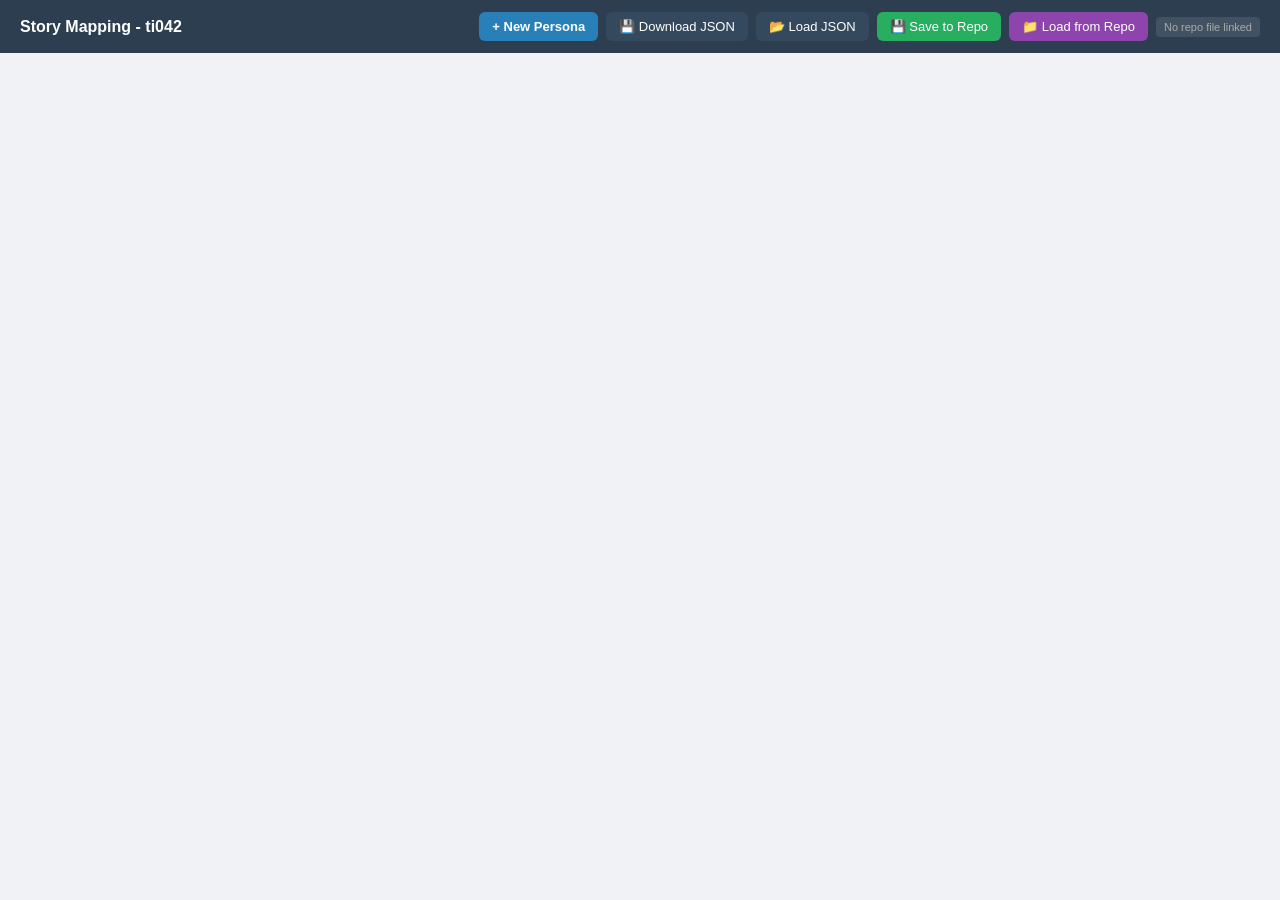
==== index.html @ 06a19d2c "v1.0" ====
<!DOCTYPE html>
<html lang="en">
<head>
    <meta charset="UTF-8">
    <meta name="viewport" content="width=device-width, initial-scale=1.0">
    <title>Story Mapper App</title>
    <style>
        *, *::before, *::after { box-sizing: border-box; margin: 0; padding: 0; }

        body { font-family: 'Segoe UI', sans-serif; background: #f0f2f5; }

        /* Header */
        header { background: #2c3e50; color: white; padding: 12px 20px; display: flex; align-items: center; gap: 8px; position: sticky; top: 0; z-index: 100; flex-wrap: wrap; }
        header h2 { margin-right: auto; font-size: 1rem; }

        /* Buttons */
        button { cursor: pointer; border: none; border-radius: 6px; padding: 7px 13px; font-size: 13px; font-family: inherit; }
        .btn-main   { background: #2980b9; color: white; font-weight: 600; white-space: nowrap; }
        .btn-dark   { background: #34495e; color: white; }
        .btn-green  { background: #27ae60; color: white; }
        .btn-purple { background: #8e44ad; color: white; }
        .btn-main:hover, .btn-dark:hover, .btn-green:hover, .btn-purple:hover { opacity: .85; }
        .btn-add    { background: #ecf0f1; border: 1px dashed #bbb; color: #555; width: 100%; margin-top: 6px; }
        .btn-add:hover { background: #d5e8f3; border-color: #2980b9; }
        .btn-cancel { background: #ddd; }
        .del-btn    { background: none; color: #bbb; font-size: 15px; padding: 0 3px; line-height: 1; }
        .del-btn:hover { color: #e74c3c; }
        .btn-group  { display: flex; gap: 8px; margin-top: 8px; }

        /* Board */
        .board { padding: 20px; display: flex; flex-direction: column; gap: 20px; }

        .persona-row { background: white; border-radius: 10px; padding: 16px; box-shadow: 0 2px 8px rgba(0,0,0,.08); }
        .persona-header { background: #eaf0fb; border-radius: 8px; padding: 12px; margin-bottom: 12px; cursor: pointer; display: flex; justify-content: space-between; align-items: flex-start; }
        .persona-name { font-weight: 700; font-size: 15px; display: block; }
        .persona-desc { font-size: 12px; color: #666; margin-top: 3px; display: block; }

        .outcome-container { margin: 10px 0; border-left: 3px solid #2980b9; padding-left: 12px; }
        .outcome-title { font-weight: 600; font-size: 13px; color: #2c3e50; display: flex; justify-content: space-between; align-items: center; margin-bottom: 8px; }

        .epics-grid { display: flex; flex-wrap: wrap; gap: 10px; margin-bottom: 8px; }
        .epic-column { background: #f8f9fa; border: 1px solid #dee2e6; border-radius: 8px; padding: 10px; min-width: 160px; }
        .epic-header { font-weight: 600; font-size: 12px; display: flex; justify-content: space-between; align-items: center; border-bottom: 1px solid #dee2e6; padding-bottom: 6px; margin-bottom: 8px; }

        .story-card { background: white; border: 1px solid #ddd; border-radius: 6px; padding: 8px; margin-bottom: 6px; font-size: 12px; display: flex; justify-content: space-between; align-items: center; cursor: pointer; }
        .story-card:hover { background: #e9f5ff; border-color: #2980b9; }

        /* Repo status */
        .repo-status { font-size: 11px; color: #aaa; padding: 4px 8px; background: rgba(255,255,255,.1); border-radius: 4px; white-space: nowrap; }
        .repo-status.ok { color: #2ecc71; }

        /* Modal */
        .modal-overlay { display: none; position: fixed; inset: 0; background: rgba(0,0,0,.5); z-index: 200; justify-content: center; align-items: center; }
        .modal-content { background: white; border-radius: 10px; padding: 24px; width: 480px; max-width: 95vw; max-height: 90vh; overflow-y: auto; display: flex; flex-direction: column; gap: 10px; }
        .modal-header { display: flex; justify-content: space-between; align-items: center; }
        .modal-header h3 { font-size: 15px; }
        .modal-header button { background: none; font-size: 20px; color: #555; }

        /* Form */
        label { font-size: 12px; font-weight: 600; color: #555; }
        input[type=text], textarea { width: 100%; padding: 8px; border: 1px solid #ddd; border-radius: 6px; font-size: 13px; font-family: inherit; }
        .mockup-preview { max-width: 100%; border-radius: 6px; margin-top: 6px; }

        .clickable { cursor: pointer; }
        #importFile { display: none; }
    </style>
</head>
<body>

<header>
    <h2>Story Mapping - ti042</h2>
    <button class="btn-main"   onclick="addPersona()">+ New Persona</button>
    <button class="btn-dark"   onclick="exportJSON()">💾 Download JSON</button>
    <button class="btn-dark"   onclick="document.getElementById('importFile').click()">📂 Load JSON</button>
    <input type="file" id="importFile" onchange="importJSON(event)">
    <button class="btn-green"  onclick="saveToRepoFile()" title="Save to map.json in your repo">💾 Save to Repo</button>
    <button class="btn-purple" onclick="loadFromRepoFile()" title="Load map.json from your repo">📁 Load from Repo</button>
    <span class="repo-status" id="repoStatus">No repo file linked</span>
</header>

<div class="board" id="board"></div>

<div id="editModal" class="modal-overlay">
    <div class="modal-content" id="modalBody"></div>
</div>

<script>
    let data = JSON.parse(localStorage.getItem('storyMapData_v6')) || [];
    let repoFileHandle = null;

    // --- INDEXEDDB: persist file handle across refreshes ---
    function dbRequest(mode, action) {
        return new Promise((resolve, reject) => {
            const req = indexedDB.open('storyMapDB', 1);
            req.onupgradeneeded = e => e.target.result.createObjectStore('handles');
            req.onsuccess = e => {
                const tx = e.target.result.transaction('handles', mode);
                action(tx.objectStore('handles'), resolve, reject);
            };
            req.onerror = () => resolve(null);
        });
    }
    const storeHandle      = h => dbRequest('readwrite', (store, res, rej) => { const r = store.put(h, 'repoFile'); r.onsuccess = res; r.onerror = rej; });
    const loadStoredHandle = () => dbRequest('readonly',  (store, res) => { const r = store.get('repoFile'); r.onsuccess = () => res(r.result || null); r.onerror = () => res(null); });

    async function initRepoHandle() {
        try {
            repoFileHandle = await loadStoredHandle();
            if (repoFileHandle) {
                const perm = await repoFileHandle.queryPermission({ mode: 'readwrite' });
                setRepoStatus(perm === 'granted' ? `Linked: ${repoFileHandle.name}` : `Re-auth needed: ${repoFileHandle.name}`, perm === 'granted');
            }
        } catch { repoFileHandle = null; }
    }

    function setRepoStatus(msg, ok) {
        const el = document.getElementById('repoStatus');
        el.textContent = msg;
        el.className = 'repo-status' + (ok ? ' ok' : '');
    }

    // --- REPO SAVE / LOAD ---
    async function saveToRepoFile() {
        if (!window.showSaveFilePicker) { alert('Use Chrome or Edge for this feature.'); return; }
        try {
            if (!repoFileHandle) {
                repoFileHandle = await window.showSaveFilePicker({ suggestedName: 'map.json', types: [{ description: 'JSON', accept: { 'application/json': ['.json'] } }] });
                await storeHandle(repoFileHandle);
            } else {
                if ((await repoFileHandle.requestPermission({ mode: 'readwrite' })) !== 'granted') { alert('Write permission denied.'); return; }
            }
            const w = await repoFileHandle.createWritable();
            await w.write(JSON.stringify(data, null, 2));
            await w.close();
            setRepoStatus(`Saved: ${repoFileHandle.name}`, true);
        } catch(e) { if (e.name !== 'AbortError') alert('Save failed: ' + e.message); }
    }

    async function loadFromRepoFile() {
        if (!window.showOpenFilePicker) { alert('Use Chrome or Edge for this feature.'); return; }
        try {
            let handle;
            if (repoFileHandle && confirm(`Reload from "${repoFileHandle.name}"?\n\nCancel to pick a different file.`)) {
                if ((await repoFileHandle.requestPermission({ mode: 'readwrite' })) !== 'granted') { alert('Permission denied.'); return; }
                handle = repoFileHandle;
            } else {
                [handle] = await window.showOpenFilePicker({ types: [{ description: 'JSON', accept: { 'application/json': ['.json'] } }] });
                repoFileHandle = handle;
                await storeHandle(repoFileHandle);
            }
            data = JSON.parse(await (await handle.getFile()).text());
            saveData();
            setRepoStatus(`Loaded: ${handle.name}`, true);
        } catch(e) { if (e.name !== 'AbortError') alert('Load failed: ' + e.message); }
    }

    // --- DATA ---
    function saveData() { localStorage.setItem('storyMapData_v6', JSON.stringify(data)); render(); }
    function closeModal() { document.getElementById('editModal').style.display = 'none'; }

    // --- PERSONA ---
    function addPersona() {
        const name = prompt("Persona Name:");
        if (name) { data.push({ id: Date.now(), name, desc: 'Add persona description...', outcomes: [] }); saveData(); }
    }
    function openPersonaModal(pId) {
        const p = data.find(x => x.id === pId);
        document.getElementById('modalBody').innerHTML = `
            <div class="modal-header"><h3>Edit Persona</h3><button onclick="closeModal()">✕</button></div>
            <label>Name</label><input type="text" id="editName" value="${p.name}">
            <label>Description</label><textarea id="editDesc" rows="4">${p.desc || ''}</textarea>
            <div class="btn-group">
                <button class="btn-main" onclick="savePersona(${pId})">Save</button>
                <button class="btn-cancel" onclick="closeModal()">Cancel</button>
            </div>`;
        document.getElementById('editModal').style.display = 'flex';
    }
    function savePersona(pId) {
        const p = data.find(x => x.id === pId);
        p.name = document.getElementById('editName').value;
        p.desc = document.getElementById('editDesc').value;
        closeModal(); saveData();
    }

    // --- OUTCOME ---
    function addOutcome(pId) {
        const name = prompt("Outcome Name:");
        if (name) { data.find(x => x.id === pId).outcomes.push({ id: Date.now(), name, epics: [] }); saveData(); }
    }
    function openOutcomeModal(pId, oId) {
        const o = data.find(p => p.id === pId).outcomes.find(o => o.id === oId);
        document.getElementById('modalBody').innerHTML = `
            <div class="modal-header"><h3>Edit Outcome</h3><button onclick="closeModal()">✕</button></div>
            <label>Outcome Title</label><input type="text" id="editOutName" value="${o.name}">
            <div class="btn-group">
                <button class="btn-main" onclick="saveOutcome(${pId},${oId})">Save</button>
                <button class="btn-cancel" onclick="closeModal()">Cancel</button>
            </div>`;
        document.getElementById('editModal').style.display = 'flex';
    }
    function saveOutcome(pId, oId) {
        data.find(p => p.id === pId).outcomes.find(o => o.id === oId).name = document.getElementById('editOutName').value;
        closeModal(); saveData();
    }

    // --- EPIC ---
    function addEpic(pId, oId) {
        const name = prompt("Epic Name:");
        if (name) { data.find(p => p.id === pId).outcomes.find(o => o.id === oId).epics.push({ id: Date.now(), name, stories: [] }); saveData(); }
    }
    function openEpicModal(pId, oId, eId) {
        const e = data.find(p => p.id === pId).outcomes.find(o => o.id === oId).epics.find(e => e.id === eId);
        document.getElementById('modalBody').innerHTML = `
            <div class="modal-header"><h3>Edit Epic</h3><button onclick="closeModal()">✕</button></div>
            <label>Epic Title</label><input type="text" id="editEpicName" value="${e.name}">
            <div class="btn-group">
                <button class="btn-main" onclick="saveEpic(${pId},${oId},${eId})">Save</button>
                <button class="btn-cancel" onclick="closeModal()">Cancel</button>
            </div>`;
        document.getElementById('editModal').style.display = 'flex';
    }
    function saveEpic(pId, oId, eId) {
        data.find(p => p.id === pId).outcomes.find(o => o.id === oId).epics.find(e => e.id === eId).name = document.getElementById('editEpicName').value;
        closeModal(); saveData();
    }

    // --- STORY ---
    function addStory(pId, oId, eId) {
        const title = prompt("Story Title:");
        if (title) { data.find(p => p.id === pId).outcomes.find(o => o.id === oId).epics.find(e => e.id === eId).stories.push({ id: Date.now(), title, desc: '', ac: '', mockup: '' }); saveData(); }
    }
    function openStoryModal(pId, oId, eId, sId) {
        const s = data.find(p => p.id === pId).outcomes.find(o => o.id === oId).epics.find(e => e.id === eId).stories.find(s => s.id === sId);
        document.getElementById('modalBody').innerHTML = `
            <div class="modal-header"><h3>Edit Story</h3><button onclick="closeModal()">✕</button></div>
            <label>Title</label><input type="text" id="sTitle" value="${s.title}">
            <label>Description</label><textarea id="sDesc" rows="3">${s.desc || ''}</textarea>
            <label>Acceptance Criteria</label><textarea id="sAC" rows="4">${s.ac || ''}</textarea>
            <label>Mockup UI</label><input type="file" accept="image/*" onchange="handleImage(event)">
            <img id="sMock" class="mockup-preview" src="${s.mockup || ''}" style="display:${s.mockup ? 'block' : 'none'}">
            <div class="btn-group">
                <button class="btn-main" onclick="saveStory(${pId},${oId},${eId},${sId})">Save</button>
                <button class="btn-cancel" onclick="closeModal()">Cancel</button>
            </div>`;
        document.getElementById('editModal').style.display = 'flex';
    }
    function handleImage(e) {
        const reader = new FileReader();
        reader.onload = () => { const img = document.getElementById('sMock'); img.src = reader.result; img.style.display = 'block'; };
        reader.readAsDataURL(e.target.files[0]);
    }
    function saveStory(pId, oId, eId, sId) {
        const s = data.find(p => p.id === pId).outcomes.find(o => o.id === oId).epics.find(e => e.id === eId).stories.find(s => s.id === sId);
        s.title  = document.getElementById('sTitle').value;
        s.desc   = document.getElementById('sDesc').value;
        s.ac     = document.getElementById('sAC').value;
        s.mockup = document.getElementById('sMock').src;
        closeModal(); saveData();
    }

    // --- DELETE ---
    function deleteItem(type, pId, oId, eId, sId) {
        if (!confirm("Delete this?")) return;
        if      (type === 'persona') data = data.filter(p => p.id !== pId);
        else if (type === 'outcome') data.find(p => p.id === pId).outcomes = data.find(p => p.id === pId).outcomes.filter(o => o.id !== oId);
        else if (type === 'epic')    data.find(p => p.id === pId).outcomes.find(o => o.id === oId).epics = data.find(p => p.id === pId).outcomes.find(o => o.id === oId).epics.filter(e => e.id !== eId);
        else                         data.find(p => p.id === pId).outcomes.find(o => o.id === oId).epics.find(e => e.id === eId).stories = data.find(p => p.id === pId).outcomes.find(o => o.id === oId).epics.find(e => e.id === eId).stories.filter(s => s.id !== sId);
        saveData();
    }

    // --- IMPORT / EXPORT ---
    function exportJSON() {
        const a = Object.assign(document.createElement('a'), { href: URL.createObjectURL(new Blob([JSON.stringify(data, null, 2)], { type: 'application/json' })), download: 'story-map.json' });
        a.click();
    }
    function importJSON(event) {
        const reader = new FileReader();
        reader.onload = e => { data = JSON.parse(e.target.result); saveData(); };
        reader.readAsText(event.target.files[0]);
    }

    // --- RENDER ---
    function render() {
        const board = document.getElementById('board');
        board.innerHTML = '';
        data.forEach(persona => {
            const pRow = document.createElement('div');
            pRow.className = 'persona-row';
            pRow.innerHTML = `
                <div class="persona-header">
                    <div class="clickable" onclick="openPersonaModal(${persona.id})">
                        <span class="persona-name">👤 ${persona.name}</span>
                        <span class="persona-desc">${persona.desc}</span>
                    </div>
                    <button class="del-btn" onclick="deleteItem('persona',${persona.id})">×</button>
                </div>
                <div id="o-${persona.id}"></div>
                <button class="btn-main" onclick="addOutcome(${persona.id})">+ Outcome</button>`;
            persona.outcomes.forEach(outcome => {
                const oDiv = document.createElement('div');
                oDiv.className = 'outcome-container';
                oDiv.innerHTML = `
                    <div class="outcome-title">
                        <span class="clickable" onclick="openOutcomeModal(${persona.id},${outcome.id})">Outcome: ${outcome.name}</span>
                        <button class="del-btn" onclick="deleteItem('outcome',${persona.id},${outcome.id})">×</button>
                    </div>
                    <div class="epics-grid" id="e-${outcome.id}"></div>
                    <button class="btn-add" onclick="addEpic(${persona.id},${outcome.id})">+ Epic</button>`;
                outcome.epics.forEach(epic => {
                    const eCol = document.createElement('div');
                    eCol.className = 'epic-column';
                    eCol.innerHTML = `
                        <div class="epic-header">
                            <span class="clickable" onclick="openEpicModal(${persona.id},${outcome.id},${epic.id})">${epic.name}</span>
                            <button class="del-btn" onclick="deleteItem('epic',${persona.id},${outcome.id},${epic.id})">×</button>
                        </div>
                        <div id="s-${epic.id}"></div>
                        <button class="btn-add" onclick="addStory(${persona.id},${outcome.id},${epic.id})">+ Story</button>`;
                    epic.stories.forEach(story => {
                        const sCard = document.createElement('div');
                        sCard.className = 'story-card clickable';
                        sCard.onclick = () => openStoryModal(persona.id, outcome.id, epic.id, story.id);
                        sCard.innerHTML = `<span>${story.title}</span><button class="del-btn" onclick="event.stopPropagation();deleteItem('story',${persona.id},${outcome.id},${epic.id},${story.id})">×</button>`;
                        eCol.querySelector(`#s-${epic.id}`).appendChild(sCard);
                    });
                    oDiv.querySelector(`#e-${outcome.id}`).appendChild(eCol);
                });
                pRow.querySelector(`#o-${persona.id}`).appendChild(oDiv);
            });
            board.appendChild(pRow);
        });
    }

    initRepoHandle();
    render();
</script>
</body>
</html>
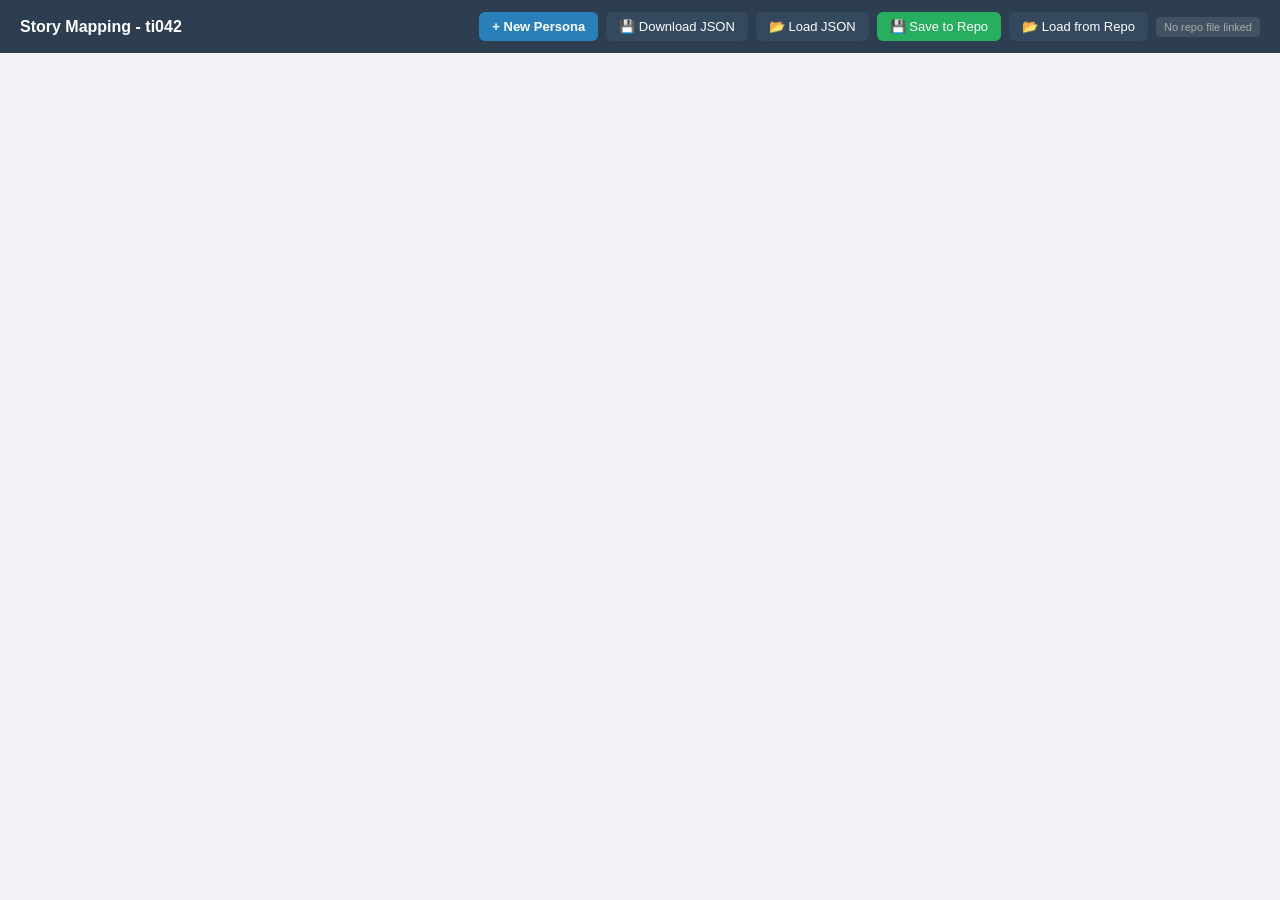
==== commit 19f8a12d: "test" ====
--- a/index.html
+++ b/index.html
@@ -18,8 +18,7 @@
         .btn-main   { background: #2980b9; color: white; font-weight: 600; white-space: nowrap; }
         .btn-dark   { background: #34495e; color: white; }
         .btn-green  { background: #27ae60; color: white; }
-        .btn-purple { background: #8e44ad; color: white; }
-        .btn-main:hover, .btn-dark:hover, .btn-green:hover, .btn-purple:hover { opacity: .85; }
+        .btn-main:hover, .btn-dark:hover, .btn-green:hover { opacity: .85; }
         .btn-add    { background: #ecf0f1; border: 1px dashed #bbb; color: #555; width: 100%; margin-top: 6px; }
         .btn-add:hover { background: #d5e8f3; border-color: #2980b9; }
         .btn-cancel { background: #ddd; }
@@ -27,13 +26,27 @@
         .del-btn:hover { color: #e74c3c; }
         .btn-group  { display: flex; gap: 8px; margin-top: 8px; }
 
+        /* Repo status */
+        .repo-status { font-size: 11px; color: #aaa; padding: 4px 8px; background: rgba(255,255,255,.1); border-radius: 4px; white-space: nowrap; }
+        .repo-status.ok { color: #2ecc71; }
+        .repo-status.warn { color: #f39c12; }
+
+        /* Merge toast */
+        #mergeToast {
+            display: none; position: fixed; bottom: 20px; right: 20px; z-index: 999;
+            background: #2c3e50; color: white; padding: 10px 16px; border-radius: 8px;
+            font-size: 13px; box-shadow: 0 4px 12px rgba(0,0,0,.2);
+        }
+        #mergeToast.show { display: block; }
+
         /* Board */
         .board { padding: 20px; display: flex; flex-direction: column; gap: 20px; }
 
         .persona-row { background: white; border-radius: 10px; padding: 16px; box-shadow: 0 2px 8px rgba(0,0,0,.08); }
         .persona-header { background: #eaf0fb; border-radius: 8px; padding: 12px; margin-bottom: 12px; cursor: pointer; display: flex; justify-content: space-between; align-items: flex-start; }
         .persona-name { font-weight: 700; font-size: 15px; display: block; }
-        .persona-desc { font-size: 12px; color: #666; margin-top: 3px; display: block; }
+        .persona-desc { font-size: 12px; color: #aaa; margin-top: 3px; display: block; font-style: italic; }
+        .persona-desc.has-content { color: #666; font-style: normal; }
 
         .outcome-container { margin: 10px 0; border-left: 3px solid #2980b9; padding-left: 12px; }
         .outcome-title { font-weight: 600; font-size: 13px; color: #2c3e50; display: flex; justify-content: space-between; align-items: center; margin-bottom: 8px; }
@@ -44,10 +57,6 @@
 
         .story-card { background: white; border: 1px solid #ddd; border-radius: 6px; padding: 8px; margin-bottom: 6px; font-size: 12px; display: flex; justify-content: space-between; align-items: center; cursor: pointer; }
         .story-card:hover { background: #e9f5ff; border-color: #2980b9; }
-
-        /* Repo status */
-        .repo-status { font-size: 11px; color: #aaa; padding: 4px 8px; background: rgba(255,255,255,.1); border-radius: 4px; white-space: nowrap; }
-        .repo-status.ok { color: #2ecc71; }
 
         /* Modal */
         .modal-overlay { display: none; position: fixed; inset: 0; background: rgba(0,0,0,.5); z-index: 200; justify-content: center; align-items: center; }
@@ -59,26 +68,27 @@
         /* Form */
         label { font-size: 12px; font-weight: 600; color: #555; }
         input[type=text], textarea { width: 100%; padding: 8px; border: 1px solid #ddd; border-radius: 6px; font-size: 13px; font-family: inherit; }
+        textarea::placeholder, input::placeholder { color: #bbb; font-style: italic; }
         .mockup-preview { max-width: 100%; border-radius: 6px; margin-top: 6px; }
 
         .clickable { cursor: pointer; }
-        #importFile { display: none; }
     </style>
 </head>
 <body>
 
 <header>
     <h2>Story Mapping - ti042</h2>
-    <button class="btn-main"   onclick="addPersona()">+ New Persona</button>
-    <button class="btn-dark"   onclick="exportJSON()">💾 Download JSON</button>
-    <button class="btn-dark"   onclick="document.getElementById('importFile').click()">📂 Load JSON</button>
-    <input type="file" id="importFile" onchange="importJSON(event)">
-    <button class="btn-green"  onclick="saveToRepoFile()" title="Save to map.json in your repo">💾 Save to Repo</button>
-    <button class="btn-purple" onclick="loadFromRepoFile()" title="Load map.json from your repo">📁 Load from Repo</button>
+    <button class="btn-main"  onclick="addPersona()">+ New Persona</button>
+    <button class="btn-dark"  onclick="exportJSON()">💾 Download JSON</button>
+    <button class="btn-dark"  onclick="document.getElementById('importFile').click()">📂 Load JSON</button>
+    <input type="file" id="importFile" style="display:none" onchange="importJSON(event)">
+    <button class="btn-green" onclick="saveToRepoFile()" title="Save (merge) to repo file">💾 Save to Repo</button>
+    <button class="btn-dark"  onclick="loadFromRepoFile()" title="Load & merge from repo file">📂 Load from Repo</button>
     <span class="repo-status" id="repoStatus">No repo file linked</span>
 </header>
 
 <div class="board" id="board"></div>
+<div id="mergeToast"></div>
 
 <div id="editModal" class="modal-overlay">
     <div class="modal-content" id="modalBody"></div>
@@ -88,7 +98,11 @@
     let data = JSON.parse(localStorage.getItem('storyMapData_v6')) || [];
     let repoFileHandle = null;
 
-    // --- INDEXEDDB: persist file handle across refreshes ---
+    // ── TIMESTAMPS ──────────────────────────────────────────────────────────
+    // Every item carries an `updatedAt` ms timestamp so we can resolve conflicts.
+    function touch(item) { item.updatedAt = Date.now(); return item; }
+
+    // ── INDEXEDDB: persist file handle ───────────────────────────────────────
     function dbRequest(mode, action) {
         return new Promise((resolve, reject) => {
             const req = indexedDB.open('storyMapDB', 1);
@@ -108,67 +122,122 @@
             repoFileHandle = await loadStoredHandle();
             if (repoFileHandle) {
                 const perm = await repoFileHandle.queryPermission({ mode: 'readwrite' });
-                setRepoStatus(perm === 'granted' ? `Linked: ${repoFileHandle.name}` : `Re-auth needed: ${repoFileHandle.name}`, perm === 'granted');
+                setRepoStatus(perm === 'granted' ? `Linked: ${repoFileHandle.name}` : `Re-auth: ${repoFileHandle.name}`, perm === 'granted' ? 'ok' : 'warn');
             }
         } catch { repoFileHandle = null; }
     }
 
-    function setRepoStatus(msg, ok) {
+    function setRepoStatus(msg, state = '') {
         const el = document.getElementById('repoStatus');
         el.textContent = msg;
-        el.className = 'repo-status' + (ok ? ' ok' : '');
-    }
-
-    // --- REPO SAVE / LOAD ---
+        el.className = 'repo-status' + (state ? ' ' + state : '');
+    }
+
+    // ── MERGE LOGIC ──────────────────────────────────────────────────────────
+    // Deep merge: items in `remote` that are newer or don't exist locally win.
+    // Deletions are NOT propagated (if you deleted locally, it stays deleted).
+    function mergeItems(local, remote, childKey) {
+        const merged = [...local];
+        for (const rItem of remote) {
+            const lIdx = merged.findIndex(l => l.id === rItem.id);
+            if (lIdx === -1) {
+                // New item from remote — add it
+                merged.push(rItem);
+            } else {
+                const lItem = merged[lIdx];
+                const lTime = lItem.updatedAt || 0;
+                const rTime = rItem.updatedAt || 0;
+                if (rTime > lTime) {
+                    // Remote is newer: take remote's scalar fields but keep merging children
+                    merged[lIdx] = { ...rItem };
+                }
+                // Either way, recursively merge children if they exist
+                if (childKey && merged[lIdx][childKey]) {
+                    merged[lIdx] = { ...merged[lIdx], [childKey]: mergeItems(merged[lIdx][childKey] || [], rItem[childKey] || [], childKeyFor(childKey)) };
+                }
+            }
+        }
+        return merged;
+    }
+
+    function childKeyFor(key) {
+        return key === 'outcomes' ? 'epics' : key === 'epics' ? 'stories' : null;
+    }
+
+    function mergeData(local, remote) {
+        return mergeItems(local, remote, 'outcomes');
+    }
+
+    function showToast(msg, duration = 3000) {
+        const t = document.getElementById('mergeToast');
+        t.textContent = msg;
+        t.classList.add('show');
+        setTimeout(() => t.classList.remove('show'), duration);
+    }
+
+    // ── REPO SAVE / LOAD ─────────────────────────────────────────────────────
     async function saveToRepoFile() {
         if (!window.showSaveFilePicker) { alert('Use Chrome or Edge for this feature.'); return; }
         try {
-            if (!repoFileHandle) {
-                repoFileHandle = await window.showSaveFilePicker({ suggestedName: 'map.json', types: [{ description: 'JSON', accept: { 'application/json': ['.json'] } }] });
-                await storeHandle(repoFileHandle);
-            } else {
-                if ((await repoFileHandle.requestPermission({ mode: 'readwrite' })) !== 'granted') { alert('Write permission denied.'); return; }
-            }
+            repoFileHandle = await window.showSaveFilePicker({
+                suggestedName: repoFileHandle ? repoFileHandle.name : 'map.json',
+                types: [{ description: 'JSON', accept: { 'application/json': ['.json'] } }]
+            });
+            await storeHandle(repoFileHandle);
+
+            // Read existing file content first and merge before saving
+            let fileData = [];
+            try {
+                const existing = await (await repoFileHandle.getFile()).text();
+                fileData = JSON.parse(existing);
+            } catch { /* file is new or empty */ }
+
+            const merged = mergeData(data, fileData);
+            data = merged;
+
             const w = await repoFileHandle.createWritable();
             await w.write(JSON.stringify(data, null, 2));
             await w.close();
-            setRepoStatus(`Saved: ${repoFileHandle.name}`, true);
+            saveData();
+            setRepoStatus(`Saved: ${repoFileHandle.name}`, 'ok');
+            showToast('✅ Saved & merged to repo file');
         } catch(e) { if (e.name !== 'AbortError') alert('Save failed: ' + e.message); }
     }
 
     async function loadFromRepoFile() {
         if (!window.showOpenFilePicker) { alert('Use Chrome or Edge for this feature.'); return; }
         try {
-            let handle;
-            if (repoFileHandle && confirm(`Reload from "${repoFileHandle.name}"?\n\nCancel to pick a different file.`)) {
-                if ((await repoFileHandle.requestPermission({ mode: 'readwrite' })) !== 'granted') { alert('Permission denied.'); return; }
-                handle = repoFileHandle;
-            } else {
-                [handle] = await window.showOpenFilePicker({ types: [{ description: 'JSON', accept: { 'application/json': ['.json'] } }] });
-                repoFileHandle = handle;
-                await storeHandle(repoFileHandle);
-            }
-            data = JSON.parse(await (await handle.getFile()).text());
+            [repoFileHandle] = await window.showOpenFilePicker({
+                types: [{ description: 'JSON', accept: { 'application/json': ['.json'] } }]
+            });
+            await storeHandle(repoFileHandle);
+
+            const remote = JSON.parse(await (await repoFileHandle.getFile()).text());
+            const before = data.length;
+            data = mergeData(data, remote);
+            const added = data.length - before;
+
             saveData();
-            setRepoStatus(`Loaded: ${handle.name}`, true);
+            setRepoStatus(`Loaded: ${repoFileHandle.name}`, 'ok');
+            showToast(added > 0 ? `✅ Merged — ${added} new item(s) added` : '✅ Merged — already up to date');
         } catch(e) { if (e.name !== 'AbortError') alert('Load failed: ' + e.message); }
     }
 
-    // --- DATA ---
+    // ── DATA ─────────────────────────────────────────────────────────────────
     function saveData() { localStorage.setItem('storyMapData_v6', JSON.stringify(data)); render(); }
     function closeModal() { document.getElementById('editModal').style.display = 'none'; }
 
-    // --- PERSONA ---
+    // ── PERSONA ──────────────────────────────────────────────────────────────
     function addPersona() {
         const name = prompt("Persona Name:");
-        if (name) { data.push({ id: Date.now(), name, desc: 'Add persona description...', outcomes: [] }); saveData(); }
+        if (name) { data.push(touch({ id: Date.now(), name, desc: '', outcomes: [] })); saveData(); }
     }
     function openPersonaModal(pId) {
         const p = data.find(x => x.id === pId);
         document.getElementById('modalBody').innerHTML = `
             <div class="modal-header"><h3>Edit Persona</h3><button onclick="closeModal()">✕</button></div>
             <label>Name</label><input type="text" id="editName" value="${p.name}">
-            <label>Description</label><textarea id="editDesc" rows="4">${p.desc || ''}</textarea>
+            <label>Description</label><textarea id="editDesc" rows="4" placeholder="Add a description...">${p.desc || ''}</textarea>
             <div class="btn-group">
                 <button class="btn-main" onclick="savePersona(${pId})">Save</button>
                 <button class="btn-cancel" onclick="closeModal()">Cancel</button>
@@ -179,13 +248,13 @@
         const p = data.find(x => x.id === pId);
         p.name = document.getElementById('editName').value;
         p.desc = document.getElementById('editDesc').value;
-        closeModal(); saveData();
-    }
-
-    // --- OUTCOME ---
+        touch(p); closeModal(); saveData();
+    }
+
+    // ── OUTCOME ───────────────────────────────────────────────────────────────
     function addOutcome(pId) {
         const name = prompt("Outcome Name:");
-        if (name) { data.find(x => x.id === pId).outcomes.push({ id: Date.now(), name, epics: [] }); saveData(); }
+        if (name) { data.find(x => x.id === pId).outcomes.push(touch({ id: Date.now(), name, epics: [] })); saveData(); }
     }
     function openOutcomeModal(pId, oId) {
         const o = data.find(p => p.id === pId).outcomes.find(o => o.id === oId);
@@ -199,14 +268,15 @@
         document.getElementById('editModal').style.display = 'flex';
     }
     function saveOutcome(pId, oId) {
-        data.find(p => p.id === pId).outcomes.find(o => o.id === oId).name = document.getElementById('editOutName').value;
-        closeModal(); saveData();
-    }
-
-    // --- EPIC ---
+        const o = data.find(p => p.id === pId).outcomes.find(o => o.id === oId);
+        o.name = document.getElementById('editOutName').value;
+        touch(o); closeModal(); saveData();
+    }
+
+    // ── EPIC ──────────────────────────────────────────────────────────────────
     function addEpic(pId, oId) {
         const name = prompt("Epic Name:");
-        if (name) { data.find(p => p.id === pId).outcomes.find(o => o.id === oId).epics.push({ id: Date.now(), name, stories: [] }); saveData(); }
+        if (name) { data.find(p => p.id === pId).outcomes.find(o => o.id === oId).epics.push(touch({ id: Date.now(), name, stories: [] })); saveData(); }
     }
     function openEpicModal(pId, oId, eId) {
         const e = data.find(p => p.id === pId).outcomes.find(o => o.id === oId).epics.find(e => e.id === eId);
@@ -220,22 +290,23 @@
         document.getElementById('editModal').style.display = 'flex';
     }
     function saveEpic(pId, oId, eId) {
-        data.find(p => p.id === pId).outcomes.find(o => o.id === oId).epics.find(e => e.id === eId).name = document.getElementById('editEpicName').value;
-        closeModal(); saveData();
-    }
-
-    // --- STORY ---
+        const e = data.find(p => p.id === pId).outcomes.find(o => o.id === oId).epics.find(e => e.id === eId);
+        e.name = document.getElementById('editEpicName').value;
+        touch(e); closeModal(); saveData();
+    }
+
+    // ── STORY ─────────────────────────────────────────────────────────────────
     function addStory(pId, oId, eId) {
         const title = prompt("Story Title:");
-        if (title) { data.find(p => p.id === pId).outcomes.find(o => o.id === oId).epics.find(e => e.id === eId).stories.push({ id: Date.now(), title, desc: '', ac: '', mockup: '' }); saveData(); }
+        if (title) { data.find(p => p.id === pId).outcomes.find(o => o.id === oId).epics.find(e => e.id === eId).stories.push(touch({ id: Date.now(), title, desc: '', ac: '', mockup: '' })); saveData(); }
     }
     function openStoryModal(pId, oId, eId, sId) {
         const s = data.find(p => p.id === pId).outcomes.find(o => o.id === oId).epics.find(e => e.id === eId).stories.find(s => s.id === sId);
         document.getElementById('modalBody').innerHTML = `
             <div class="modal-header"><h3>Edit Story</h3><button onclick="closeModal()">✕</button></div>
             <label>Title</label><input type="text" id="sTitle" value="${s.title}">
-            <label>Description</label><textarea id="sDesc" rows="3">${s.desc || ''}</textarea>
-            <label>Acceptance Criteria</label><textarea id="sAC" rows="4">${s.ac || ''}</textarea>
+            <label>Description</label><textarea id="sDesc" rows="3" placeholder="Add a description...">${s.desc || ''}</textarea>
+            <label>Acceptance Criteria</label><textarea id="sAC" rows="4" placeholder="Add acceptance criteria...">${s.ac || ''}</textarea>
             <label>Mockup UI</label><input type="file" accept="image/*" onchange="handleImage(event)">
             <img id="sMock" class="mockup-preview" src="${s.mockup || ''}" style="display:${s.mockup ? 'block' : 'none'}">
             <div class="btn-group">
@@ -255,10 +326,21 @@
         s.desc   = document.getElementById('sDesc').value;
         s.ac     = document.getElementById('sAC').value;
         s.mockup = document.getElementById('sMock').src;
-        closeModal(); saveData();
-    }
-
-    // --- DELETE ---
+        touch(s); closeModal(); saveData();
+    }
+
+    // ── IMPORT / EXPORT ───────────────────────────────────────────────────────
+    function exportJSON() {
+        const a = Object.assign(document.createElement('a'), { href: URL.createObjectURL(new Blob([JSON.stringify(data, null, 2)], { type: 'application/json' })), download: 'story-map.json' });
+        a.click();
+    }
+    function importJSON(event) {
+        const reader = new FileReader();
+        reader.onload = e => { data = JSON.parse(e.target.result); saveData(); };
+        reader.readAsText(event.target.files[0]);
+    }
+
+    // ── DELETE ────────────────────────────────────────────────────────────────
     function deleteItem(type, pId, oId, eId, sId) {
         if (!confirm("Delete this?")) return;
         if      (type === 'persona') data = data.filter(p => p.id !== pId);
@@ -268,18 +350,7 @@
         saveData();
     }
 
-    // --- IMPORT / EXPORT ---
-    function exportJSON() {
-        const a = Object.assign(document.createElement('a'), { href: URL.createObjectURL(new Blob([JSON.stringify(data, null, 2)], { type: 'application/json' })), download: 'story-map.json' });
-        a.click();
-    }
-    function importJSON(event) {
-        const reader = new FileReader();
-        reader.onload = e => { data = JSON.parse(e.target.result); saveData(); };
-        reader.readAsText(event.target.files[0]);
-    }
-
-    // --- RENDER ---
+    // ── RENDER ────────────────────────────────────────────────────────────────
     function render() {
         const board = document.getElementById('board');
         board.innerHTML = '';
@@ -290,7 +361,7 @@
                 <div class="persona-header">
                     <div class="clickable" onclick="openPersonaModal(${persona.id})">
                         <span class="persona-name">👤 ${persona.name}</span>
-                        <span class="persona-desc">${persona.desc}</span>
+                        <span class="persona-desc ${persona.desc ? 'has-content' : ''}">${persona.desc || 'Add a description...'}</span>
                     </div>
                     <button class="del-btn" onclick="deleteItem('persona',${persona.id})">×</button>
                 </div>
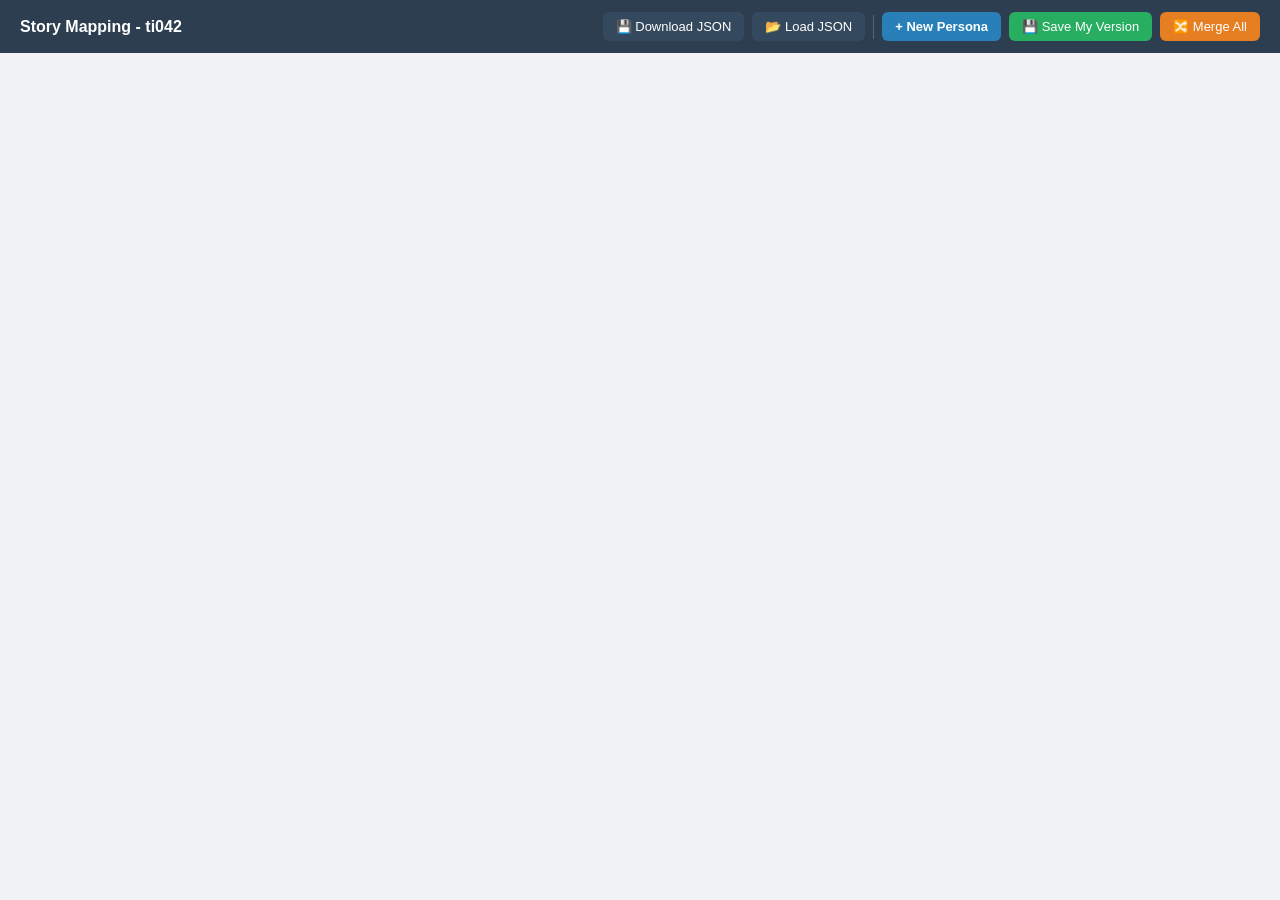
==== commit 98d3bdca: "v2.0" ====
--- a/index.html
+++ b/index.html
@@ -16,9 +16,10 @@
         /* Buttons */
         button { cursor: pointer; border: none; border-radius: 6px; padding: 7px 13px; font-size: 13px; font-family: inherit; }
         .btn-main   { background: #2980b9; color: white; font-weight: 600; white-space: nowrap; }
-        .btn-dark   { background: #34495e; color: white; }
-        .btn-green  { background: #27ae60; color: white; }
-        .btn-main:hover, .btn-dark:hover, .btn-green:hover { opacity: .85; }
+        .btn-dark   { background: #34495e; color: white; white-space: nowrap; }
+        .btn-green  { background: #27ae60; color: white; white-space: nowrap; }
+        .btn-orange { background: #e67e22; color: white; white-space: nowrap; }
+        .btn-main:hover, .btn-dark:hover, .btn-green:hover, .btn-orange:hover { opacity: .85; }
         .btn-add    { background: #ecf0f1; border: 1px dashed #bbb; color: #555; width: 100%; margin-top: 6px; }
         .btn-add:hover { background: #d5e8f3; border-color: #2980b9; }
         .btn-cancel { background: #ddd; }
@@ -26,18 +27,16 @@
         .del-btn:hover { color: #e74c3c; }
         .btn-group  { display: flex; gap: 8px; margin-top: 8px; }
 
-        /* Repo status */
-        .repo-status { font-size: 11px; color: #aaa; padding: 4px 8px; background: rgba(255,255,255,.1); border-radius: 4px; white-space: nowrap; }
-        .repo-status.ok { color: #2ecc71; }
-        .repo-status.warn { color: #f39c12; }
-
-        /* Merge toast */
-        #mergeToast {
+        /* Header divider */
+        .sep { width: 1px; height: 24px; background: rgba(255,255,255,.2); flex-shrink: 0; }
+
+        /* Toast */
+        #toast {
             display: none; position: fixed; bottom: 20px; right: 20px; z-index: 999;
             background: #2c3e50; color: white; padding: 10px 16px; border-radius: 8px;
-            font-size: 13px; box-shadow: 0 4px 12px rgba(0,0,0,.2);
+            font-size: 13px; box-shadow: 0 4px 12px rgba(0,0,0,.25); max-width: 320px;
         }
-        #mergeToast.show { display: block; }
+        #toast.show { display: block; }
 
         /* Board */
         .board { padding: 20px; display: flex; flex-direction: column; gap: 20px; }
@@ -45,8 +44,9 @@
         .persona-row { background: white; border-radius: 10px; padding: 16px; box-shadow: 0 2px 8px rgba(0,0,0,.08); }
         .persona-header { background: #eaf0fb; border-radius: 8px; padding: 12px; margin-bottom: 12px; cursor: pointer; display: flex; justify-content: space-between; align-items: flex-start; }
         .persona-name { font-weight: 700; font-size: 15px; display: block; }
-        .persona-desc { font-size: 12px; color: #aaa; margin-top: 3px; display: block; font-style: italic; }
-        .persona-desc.has-content { color: #666; font-style: normal; }
+        .persona-desc { font-size: 12px; margin-top: 3px; display: block; }
+        .persona-desc.empty { color: #bbb; font-style: italic; }
+        .persona-desc.filled { color: #666; }
 
         .outcome-container { margin: 10px 0; border-left: 3px solid #2980b9; padding-left: 12px; }
         .outcome-title { font-weight: 600; font-size: 13px; color: #2c3e50; display: flex; justify-content: space-between; align-items: center; margin-bottom: 8px; }
@@ -72,23 +72,29 @@
         .mockup-preview { max-width: 100%; border-radius: 6px; margin-top: 6px; }
 
         .clickable { cursor: pointer; }
+        #importFile { display: none; }
     </style>
 </head>
 <body>
 
 <header>
     <h2>Story Mapping - ti042</h2>
-    <button class="btn-main"  onclick="addPersona()">+ New Persona</button>
+
+    <!-- Classic import/export -->
     <button class="btn-dark"  onclick="exportJSON()">💾 Download JSON</button>
     <button class="btn-dark"  onclick="document.getElementById('importFile').click()">📂 Load JSON</button>
     <input type="file" id="importFile" style="display:none" onchange="importJSON(event)">
-    <button class="btn-green" onclick="saveToRepoFile()" title="Save (merge) to repo file">💾 Save to Repo</button>
-    <button class="btn-dark"  onclick="loadFromRepoFile()" title="Load & merge from repo file">📂 Load from Repo</button>
-    <span class="repo-status" id="repoStatus">No repo file linked</span>
+
+    <div class="sep"></div>
+
+    <!-- Versioned collab -->
+    <button class="btn-main"  onclick="addPersona()">+ New Persona</button>
+    <button class="btn-green" onclick="saveVersion()"    title="Save a new uniquely-named version to a folder">💾 Save My Version</button>
+    <button class="btn-orange" onclick="mergeAllFromFolder()" title="Pick a folder and merge all map-*.json files in it">🔀 Merge All</button>
 </header>
 
 <div class="board" id="board"></div>
-<div id="mergeToast"></div>
+<div id="toast"></div>
 
 <div id="editModal" class="modal-overlay">
     <div class="modal-content" id="modalBody"></div>
@@ -96,138 +102,147 @@
 
 <script>
     let data = JSON.parse(localStorage.getItem('storyMapData_v6')) || [];
-    let repoFileHandle = null;
-
-    // ── TIMESTAMPS ──────────────────────────────────────────────────────────
-    // Every item carries an `updatedAt` ms timestamp so we can resolve conflicts.
+
+    // ── UTILS ─────────────────────────────────────────────────────────────────
     function touch(item) { item.updatedAt = Date.now(); return item; }
 
-    // ── INDEXEDDB: persist file handle ───────────────────────────────────────
-    function dbRequest(mode, action) {
-        return new Promise((resolve, reject) => {
-            const req = indexedDB.open('storyMapDB', 1);
-            req.onupgradeneeded = e => e.target.result.createObjectStore('handles');
-            req.onsuccess = e => {
-                const tx = e.target.result.transaction('handles', mode);
-                action(tx.objectStore('handles'), resolve, reject);
-            };
-            req.onerror = () => resolve(null);
-        });
-    }
-    const storeHandle      = h => dbRequest('readwrite', (store, res, rej) => { const r = store.put(h, 'repoFile'); r.onsuccess = res; r.onerror = rej; });
-    const loadStoredHandle = () => dbRequest('readonly',  (store, res) => { const r = store.get('repoFile'); r.onsuccess = () => res(r.result || null); r.onerror = () => res(null); });
-
-    async function initRepoHandle() {
-        try {
-            repoFileHandle = await loadStoredHandle();
-            if (repoFileHandle) {
-                const perm = await repoFileHandle.queryPermission({ mode: 'readwrite' });
-                setRepoStatus(perm === 'granted' ? `Linked: ${repoFileHandle.name}` : `Re-auth: ${repoFileHandle.name}`, perm === 'granted' ? 'ok' : 'warn');
-            }
-        } catch { repoFileHandle = null; }
-    }
-
-    function setRepoStatus(msg, state = '') {
-        const el = document.getElementById('repoStatus');
-        el.textContent = msg;
-        el.className = 'repo-status' + (state ? ' ' + state : '');
-    }
-
-    // ── MERGE LOGIC ──────────────────────────────────────────────────────────
-    // Deep merge: items in `remote` that are newer or don't exist locally win.
-    // Deletions are NOT propagated (if you deleted locally, it stays deleted).
+    function randId() {
+        return Math.random().toString(36).slice(2, 6).toUpperCase();
+    }
+
+    function versionedFilename() {
+        const now = new Date();
+        const ts = now.toISOString().replace(/[-:T]/g, '').slice(0, 12); // YYYYMMDDHHmm
+        return `map-${ts}-${randId()}.json`;
+    }
+
+    function showToast(msg, duration = 4000) {
+        const t = document.getElementById('toast');
+        t.textContent = msg;
+        t.classList.add('show');
+        clearTimeout(t._timer);
+        t._timer = setTimeout(() => t.classList.remove('show'), duration);
+    }
+
+    // ── MERGE LOGIC ───────────────────────────────────────────────────────────
+    // Rules:
+    //   • New items (by id) in remote → added
+    //   • Conflicting items → newer updatedAt wins for scalar fields
+    //   • Children are always recursively merged (never clobbered)
+    //   • Local deletions are respected (deleted item won't reappear unless remote has newer updatedAt)
+
+    function childKeyFor(key) {
+        return key === 'outcomes' ? 'epics' : key === 'epics' ? 'stories' : null;
+    }
+
     function mergeItems(local, remote, childKey) {
-        const merged = [...local];
+        const merged = local.map(i => ({ ...i })); // shallow clone each item
         for (const rItem of remote) {
             const lIdx = merged.findIndex(l => l.id === rItem.id);
             if (lIdx === -1) {
-                // New item from remote — add it
-                merged.push(rItem);
+                merged.push({ ...rItem });
             } else {
                 const lItem = merged[lIdx];
                 const lTime = lItem.updatedAt || 0;
                 const rTime = rItem.updatedAt || 0;
+                // Take whichever scalar fields are newer
                 if (rTime > lTime) {
-                    // Remote is newer: take remote's scalar fields but keep merging children
-                    merged[lIdx] = { ...rItem };
+                    const { [childKey]: _rc, ...rScalars } = rItem;
+                    merged[lIdx] = { ...lItem, ...rScalars };
                 }
-                // Either way, recursively merge children if they exist
-                if (childKey && merged[lIdx][childKey]) {
-                    merged[lIdx] = { ...merged[lIdx], [childKey]: mergeItems(merged[lIdx][childKey] || [], rItem[childKey] || [], childKeyFor(childKey)) };
+                // Always recursively merge children
+                if (childKey) {
+                    const next = childKeyFor(childKey);
+                    merged[lIdx][childKey] = mergeItems(
+                        merged[lIdx][childKey] || [],
+                        rItem[childKey] || [],
+                        next
+                    );
                 }
             }
         }
         return merged;
     }
 
-    function childKeyFor(key) {
-        return key === 'outcomes' ? 'epics' : key === 'epics' ? 'stories' : null;
-    }
-
     function mergeData(local, remote) {
         return mergeItems(local, remote, 'outcomes');
     }
 
-    function showToast(msg, duration = 3000) {
-        const t = document.getElementById('mergeToast');
-        t.textContent = msg;
-        t.classList.add('show');
-        setTimeout(() => t.classList.remove('show'), duration);
-    }
-
-    // ── REPO SAVE / LOAD ─────────────────────────────────────────────────────
-    async function saveToRepoFile() {
+    function mergeAll(datasets) {
+        return datasets.reduce((acc, cur) => mergeData(acc, cur), []);
+    }
+
+    // ── VERSIONED SAVE ────────────────────────────────────────────────────────
+    async function saveVersion() {
         if (!window.showSaveFilePicker) { alert('Use Chrome or Edge for this feature.'); return; }
         try {
-            repoFileHandle = await window.showSaveFilePicker({
-                suggestedName: repoFileHandle ? repoFileHandle.name : 'map.json',
+            const handle = await window.showSaveFilePicker({
+                suggestedName: versionedFilename(),
                 types: [{ description: 'JSON', accept: { 'application/json': ['.json'] } }]
             });
-            await storeHandle(repoFileHandle);
-
-            // Read existing file content first and merge before saving
-            let fileData = [];
-            try {
-                const existing = await (await repoFileHandle.getFile()).text();
-                fileData = JSON.parse(existing);
-            } catch { /* file is new or empty */ }
-
-            const merged = mergeData(data, fileData);
-            data = merged;
-
-            const w = await repoFileHandle.createWritable();
+            const w = await handle.createWritable();
             await w.write(JSON.stringify(data, null, 2));
             await w.close();
-            saveData();
-            setRepoStatus(`Saved: ${repoFileHandle.name}`, 'ok');
-            showToast('✅ Saved & merged to repo file');
+            showToast(`✅ Saved as: ${handle.name}`);
         } catch(e) { if (e.name !== 'AbortError') alert('Save failed: ' + e.message); }
     }
 
-    async function loadFromRepoFile() {
+    // ── MERGE ALL FROM FOLDER ─────────────────────────────────────────────────
+    async function mergeAllFromFolder() {
         if (!window.showOpenFilePicker) { alert('Use Chrome or Edge for this feature.'); return; }
         try {
-            [repoFileHandle] = await window.showOpenFilePicker({
-                types: [{ description: 'JSON', accept: { 'application/json': ['.json'] } }]
+            // Let user pick all the map JSON files at once (multi-select)
+            const handles = await window.showOpenFilePicker({
+                multiple: true,
+                types: [{ description: 'JSON Files', accept: { 'application/json': ['.json'] } }]
             });
-            await storeHandle(repoFileHandle);
-
-            const remote = JSON.parse(await (await repoFileHandle.getFile()).text());
-            const before = data.length;
-            data = mergeData(data, remote);
-            const added = data.length - before;
+
+            if (!handles.length) return;
+
+            const datasets = [];
+            const names = [];
+            for (const h of handles) {
+                try {
+                    const text = await (await h.getFile()).text();
+                    const parsed = JSON.parse(text);
+                    if (Array.isArray(parsed)) {
+                        datasets.push(parsed);
+                        names.push(h.name);
+                    }
+                } catch { /* skip invalid files */ }
+            }
+
+            if (!datasets.length) { showToast('⚠️ No valid map files found.'); return; }
+
+            // Always include current working data in the merge
+            const before = JSON.stringify(data);
+            data = mergeAll([data, ...datasets]);
+            const changed = JSON.stringify(data) !== before;
 
             saveData();
-            setRepoStatus(`Loaded: ${repoFileHandle.name}`, 'ok');
-            showToast(added > 0 ? `✅ Merged — ${added} new item(s) added` : '✅ Merged — already up to date');
-        } catch(e) { if (e.name !== 'AbortError') alert('Load failed: ' + e.message); }
-    }
-
-    // ── DATA ─────────────────────────────────────────────────────────────────
+            showToast(`✅ Merged ${datasets.length} file(s): ${names.join(', ')}${changed ? '' : ' — already up to date'}`);
+        } catch(e) { if (e.name !== 'AbortError') alert('Merge failed: ' + e.message); }
+    }
+
+    // ── CLASSIC IMPORT / EXPORT ───────────────────────────────────────────────
+    function exportJSON() {
+        const a = Object.assign(document.createElement('a'), {
+            href: URL.createObjectURL(new Blob([JSON.stringify(data, null, 2)], { type: 'application/json' })),
+            download: 'story-map.json'
+        });
+        a.click();
+    }
+    function importJSON(event) {
+        const reader = new FileReader();
+        reader.onload = e => { data = JSON.parse(e.target.result); saveData(); };
+        reader.readAsText(event.target.files[0]);
+    }
+
+    // ── DATA ──────────────────────────────────────────────────────────────────
     function saveData() { localStorage.setItem('storyMapData_v6', JSON.stringify(data)); render(); }
     function closeModal() { document.getElementById('editModal').style.display = 'none'; }
 
-    // ── PERSONA ──────────────────────────────────────────────────────────────
+    // ── PERSONA ───────────────────────────────────────────────────────────────
     function addPersona() {
         const name = prompt("Persona Name:");
         if (name) { data.push(touch({ id: Date.now(), name, desc: '', outcomes: [] })); saveData(); }
@@ -329,17 +344,6 @@
         touch(s); closeModal(); saveData();
     }
 
-    // ── IMPORT / EXPORT ───────────────────────────────────────────────────────
-    function exportJSON() {
-        const a = Object.assign(document.createElement('a'), { href: URL.createObjectURL(new Blob([JSON.stringify(data, null, 2)], { type: 'application/json' })), download: 'story-map.json' });
-        a.click();
-    }
-    function importJSON(event) {
-        const reader = new FileReader();
-        reader.onload = e => { data = JSON.parse(e.target.result); saveData(); };
-        reader.readAsText(event.target.files[0]);
-    }
-
     // ── DELETE ────────────────────────────────────────────────────────────────
     function deleteItem(type, pId, oId, eId, sId) {
         if (!confirm("Delete this?")) return;
@@ -361,7 +365,7 @@
                 <div class="persona-header">
                     <div class="clickable" onclick="openPersonaModal(${persona.id})">
                         <span class="persona-name">👤 ${persona.name}</span>
-                        <span class="persona-desc ${persona.desc ? 'has-content' : ''}">${persona.desc || 'Add a description...'}</span>
+                        <span class="persona-desc ${persona.desc ? 'filled' : 'empty'}">${persona.desc || 'Add a description...'}</span>
                     </div>
                     <button class="del-btn" onclick="deleteItem('persona',${persona.id})">×</button>
                 </div>
@@ -402,7 +406,6 @@
         });
     }
 
-    initRepoHandle();
     render();
 </script>
 </body>
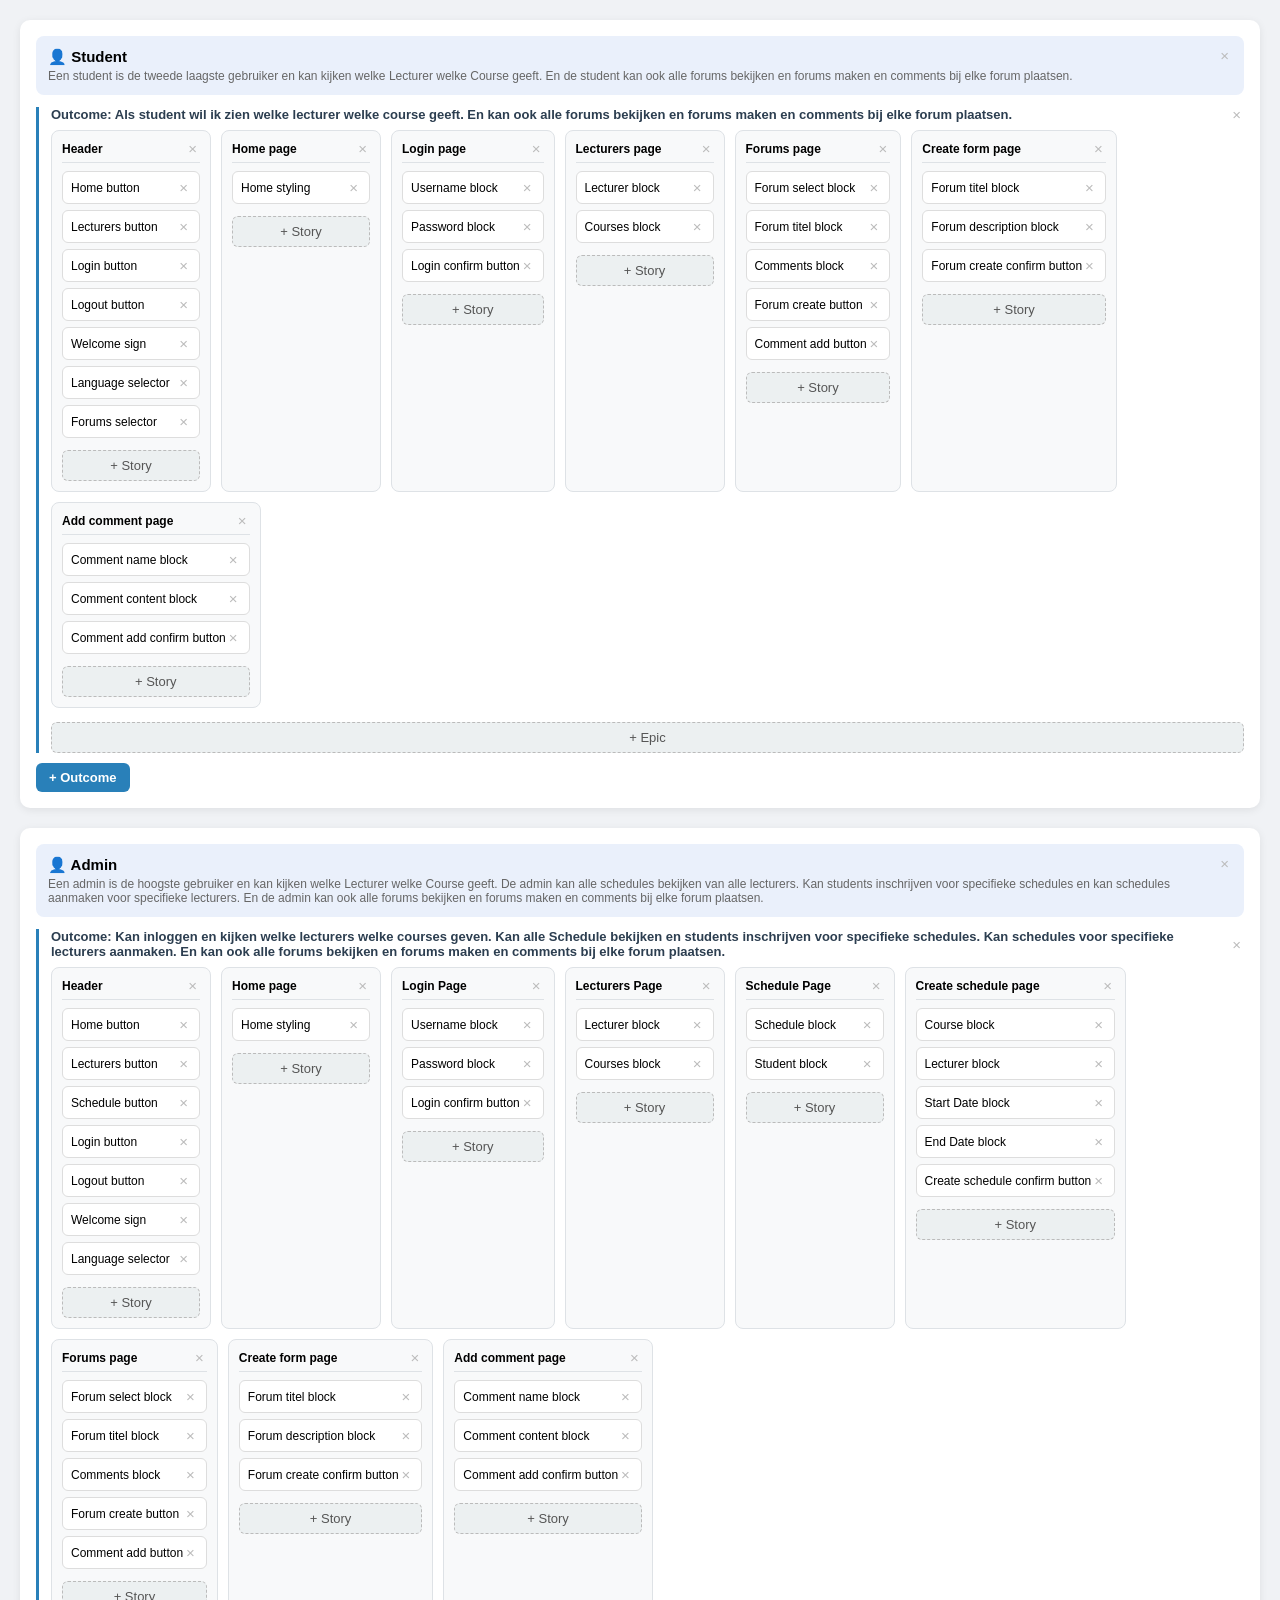
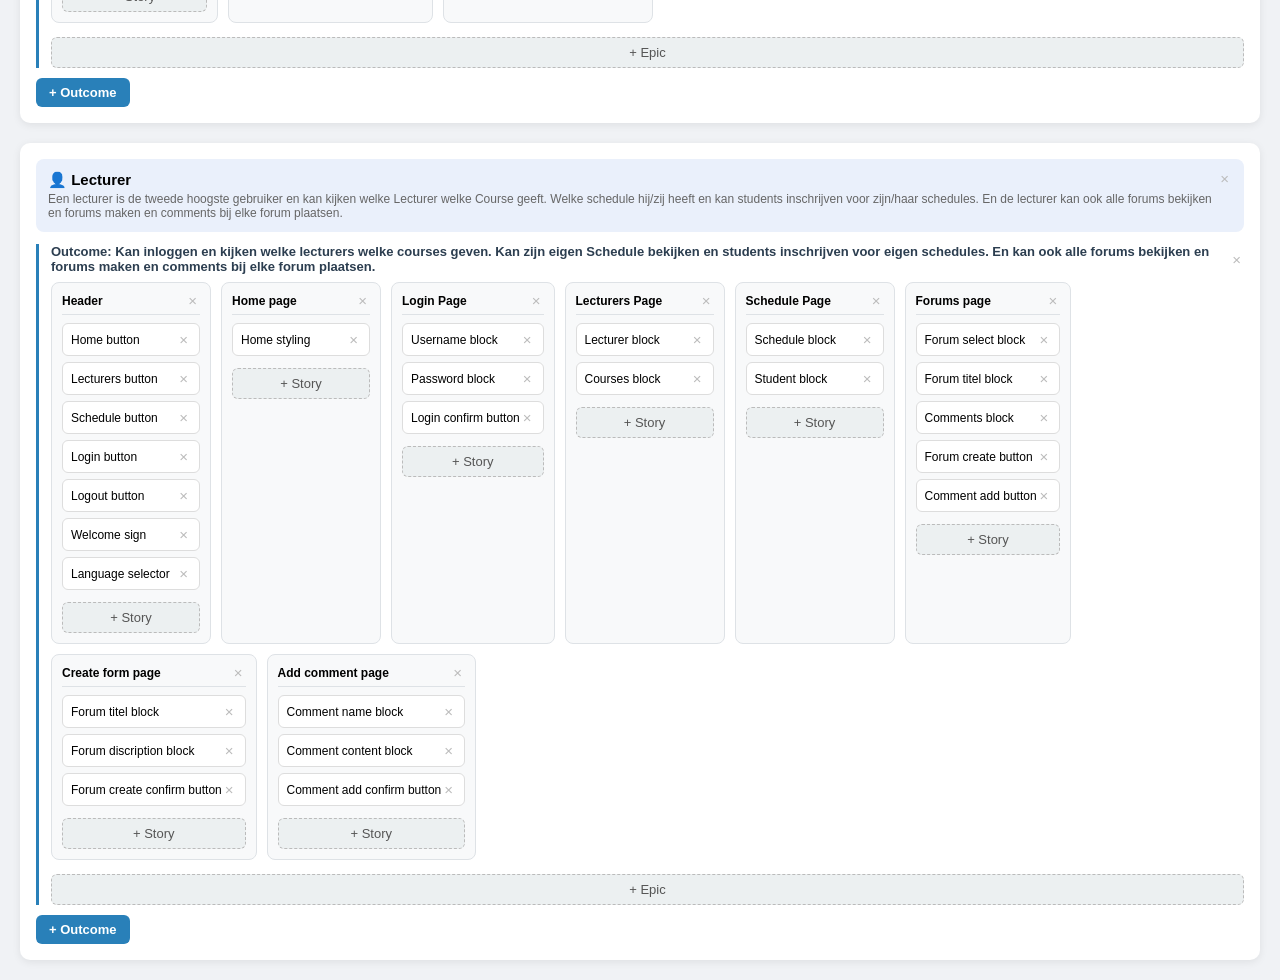
==== commit d4f0ce68: "embed functionality added" ====
--- a/index.html
+++ b/index.html
@@ -9,11 +9,9 @@
 
         body { font-family: 'Segoe UI', sans-serif; background: #f0f2f5; }
 
-        /* Header */
         header { background: #2c3e50; color: white; padding: 12px 20px; display: flex; align-items: center; gap: 8px; position: sticky; top: 0; z-index: 100; flex-wrap: wrap; }
         header h2 { margin-right: auto; font-size: 1rem; }
 
-        /* Buttons */
         button { cursor: pointer; border: none; border-radius: 6px; padding: 7px 13px; font-size: 13px; font-family: inherit; }
         .btn-main   { background: #2980b9; color: white; font-weight: 600; white-space: nowrap; }
         .btn-dark   { background: #34495e; color: white; white-space: nowrap; }
@@ -27,10 +25,16 @@
         .del-btn:hover { color: #e74c3c; }
         .btn-group  { display: flex; gap: 8px; margin-top: 8px; }
 
-        /* Header divider */
         .sep { width: 1px; height: 24px; background: rgba(255,255,255,.2); flex-shrink: 0; }
 
-        /* Toast */
+        /* Embed tool link in header */
+        .embed-link {
+            color: rgba(255,255,255,0.6); font-size: 12px; text-decoration: none;
+            border: 1px solid rgba(255,255,255,0.2); border-radius: 6px;
+            padding: 5px 10px; white-space: nowrap;
+        }
+        .embed-link:hover { color: white; border-color: rgba(255,255,255,0.5); }
+
         #toast {
             display: none; position: fixed; bottom: 20px; right: 20px; z-index: 999;
             background: #2c3e50; color: white; padding: 10px 16px; border-radius: 8px;
@@ -38,7 +42,6 @@
         }
         #toast.show { display: block; }
 
-        /* Board */
         .board { padding: 20px; display: flex; flex-direction: column; gap: 20px; }
 
         .persona-row { background: white; border-radius: 10px; padding: 16px; box-shadow: 0 2px 8px rgba(0,0,0,.08); }
@@ -58,40 +61,23 @@
         .story-card { background: white; border: 1px solid #ddd; border-radius: 6px; padding: 8px; margin-bottom: 6px; font-size: 12px; display: flex; justify-content: space-between; align-items: center; cursor: pointer; }
         .story-card:hover { background: #e9f5ff; border-color: #2980b9; }
 
-        /* Modal */
         .modal-overlay { display: none; position: fixed; inset: 0; background: rgba(0,0,0,.5); z-index: 200; justify-content: center; align-items: center; }
         .modal-content { background: white; border-radius: 10px; padding: 24px; width: 480px; max-width: 95vw; max-height: 90vh; overflow-y: auto; display: flex; flex-direction: column; gap: 10px; }
         .modal-header { display: flex; justify-content: space-between; align-items: center; }
         .modal-header h3 { font-size: 15px; }
         .modal-header button { background: none; font-size: 20px; color: #555; }
 
-        /* Form */
         label { font-size: 12px; font-weight: 600; color: #555; }
         input[type=text], textarea { width: 100%; padding: 8px; border: 1px solid #ddd; border-radius: 6px; font-size: 13px; font-family: inherit; }
         textarea::placeholder, input::placeholder { color: #bbb; font-style: italic; }
         .mockup-preview { max-width: 100%; border-radius: 6px; margin-top: 6px; }
 
         .clickable { cursor: pointer; }
-        #importFile { display: none; }
     </style>
 </head>
 <body>
 
-<header>
-    <h2>Story Mapping - ti042</h2>
-
-    <!-- Classic import/export -->
-    <button class="btn-dark"  onclick="exportJSON()">💾 Download JSON</button>
-    <button class="btn-dark"  onclick="document.getElementById('importFile').click()">📂 Load JSON</button>
-    <input type="file" id="importFile" style="display:none" onchange="importJSON(event)">
-
-    <div class="sep"></div>
-
-    <!-- Versioned collab -->
-    <button class="btn-main"  onclick="addPersona()">+ New Persona</button>
-    <button class="btn-green" onclick="saveVersion()"    title="Save a new uniquely-named version to a folder">💾 Save My Version</button>
-    <button class="btn-orange" onclick="mergeAllFromFolder()" title="Pick a folder and merge all map-*.json files in it">🔀 Merge All</button>
-</header>
+
 
 <div class="board" id="board"></div>
 <div id="toast"></div>
@@ -101,21 +87,885 @@
 </div>
 
 <script>
-    let data = JSON.parse(localStorage.getItem('storyMapData_v6')) || [];
+    // ── EMBEDDED DATA ─────────────────────────────────────────────────────────
+    // Use embed-tool.html to generate a deployed version with data baked in here.
+    // DO NOT edit this line manually — let the embed tool do it.
+    const EMBEDDED_DATA = [
+        {
+            "id": 1773923133578,
+            "name": "Student",
+            "desc": "Een student is de tweede laagste gebruiker en kan kijken welke Lecturer welke Course geeft. En de student kan ook alle forums bekijken en forums maken en comments bij elke forum plaatsen.",
+            "outcomes": [
+                {
+                    "id": 1774104758375,
+                    "name": "Als student wil ik zien welke lecturer welke course geeft. En kan ook alle forums bekijken en forums maken en comments bij elke forum plaatsen.",
+                    "epics": [
+                        {
+                            "id": 1774104855933,
+                            "name": "Header",
+                            "stories": [
+                                {
+                                    "id": 1774104891006,
+                                    "title": "Home button",
+                                    "desc": "Als student kan ik altijd terug gaan naar de home pagina daar op de home knop te drukken in de header.",
+                                    "ac": "- Home knop in de header dat de gebruiker terug brengt naar de home pagina.",
+                                    "mockup": "[data-uri]",
+                                    "updatedAt": 1774362996074
+                                },
+                                {
+                                    "id": 1774105152281,
+                                    "title": "Lecturers button",
+                                    "desc": "Als student kan ik altijd via de header naar de Lecturers pagina gaan.",
+                                    "ac": "- Lecturers knop in de header dat de gebruiker naar de Lecturers pagina brengt.",
+                                    "mockup": "[data-uri]",
+                                    "updatedAt": 1774363055308
+                                },
+                                {
+                                    "id": 1774105365740,
+                                    "title": "Login button",
+                                    "desc": "Als student kan ik op de Login knop drukken en wordt dan naar de login pagina gestuurd. ",
+                                    "ac": "- Login knop in de header alleen maar wanneer de gebruiker nog niet is ingelogd.",
+                                    "mockup": "[data-uri]",
+                                    "updatedAt": 1774362999536
+                                },
+                                {
+                                    "id": 1774105470715,
+                                    "title": "Logout button",
+                                    "desc": "Als student word ik uitgelogd wanneer ik op de Logout knop drukt.",
+                                    "ac": "- Logout knop in de header alleen maar wanneer de gebruiker is ingelogd.\n- Als de gebruiker op de logout knop drukt wort hij/zij uitgelogd en naar de home pagina gebracht.",
+                                    "mockup": "[data-uri]",
+                                    "updatedAt": 1774363001290
+                                },
+                                {
+                                    "id": 1774105572064,
+                                    "title": "Welcome sign",
+                                    "desc": "Als student will ik weten als welk account ik ben ingelogd.",
+                                    "ac": "- Gebruiker krijgt \"Welcome, [naam] [achternaam]!\" te zien in de header wanner hij/zij is ingelogd. ",
+                                    "mockup": "[data-uri]",
+                                    "updatedAt": 1774363003136
+                                },
+                                {
+                                    "id": 1774105860104,
+                                    "title": "Language selector",
+                                    "desc": "Als gebruiker kan ik de taal selecteren door op de Language selectie veld te klikken. ",
+                                    "ac": "- Gebruiker kan in de header de taal selecteren en de pagina wordt dan herladen in de geselecteerde taal.",
+                                    "mockup": "[data-uri]",
+                                    "updatedAt": 1774363004852
+                                },
+                                {
+                                    "id": 1774363012793,
+                                    "title": "Forums selector",
+                                    "desc": "Als student kan ik altijd via de header naar de Forums pagina gaan.",
+                                    "ac": "- Forums knop in de header dat de gebruiker naar de Lecturers pagina brengt.",
+                                    "mockup": "[data-uri]",
+                                    "updatedAt": 1774363075181
+                                }
+                            ],
+                            "updatedAt": 1774104855933
+                        },
+                        {
+                            "id": 1774106180047,
+                            "name": "Home page",
+                            "stories": [
+                                {
+                                    "id": 1774106186209,
+                                    "title": "Home styling",
+                                    "desc": "Als ik op de website komt moet er in het groot welcome staan en dan wat uitleg over de site.",
+                                    "ac": "- In de home pagina moet er in het groot Welcome staan en daar onder korte uitleg over de web app. \n- De header staat bovenaan.",
+                                    "mockup": "[data-uri]",
+                                    "updatedAt": 1774362994070
+                                }
+                            ],
+                            "updatedAt": 1774106180047
+                        },
+                        {
+                            "id": 1774106535686,
+                            "name": "Login page",
+                            "stories": [
+                                {
+                                    "id": 1774106940112,
+                                    "title": "Username block",
+                                    "desc": "De student kan ik mijn username ingeven op de login pagina.",
+                                    "ac": "- De student moet in een Username block zijn naam kunnen ingeven waarmee hij/zij mee inlogt.",
+                                    "mockup": "[data-uri]",
+                                    "updatedAt": 1774362992238
+                                },
+                                {
+                                    "id": 1774106947534,
+                                    "title": "Password block",
+                                    "desc": "Als student kan mijn paswoord ingeven op de login pagina.",
+                                    "ac": "- De gebruiker moet in een Password block zijn naam kunnen ingeven waarmee hij/zij mee inlogt.\n- Het paswoord mag niet in plain text in de block komen te staan maar als bolletjes.",
+                                    "mockup": "[data-uri]",
+                                    "updatedAt": 1774362990376
+                                },
+                                {
+                                    "id": 1774106957316,
+                                    "title": "Login confirm button",
+                                    "desc": "Als student kan ik na het ingeven van de username en paswoord de login confirmeren en op login klikken.",
+                                    "ac": "- Als niet alle velden zijn ingevuld en de gebruiker klikt op de knop komt er onder de niet ingevulde blokken rode error tekst te staan.\n- Als de username of paswoord fout is en er wordt op de knop gedrukt komt er \"Authentication failed\" vanboven in het rood te staan.\n- Als alle velden juist zijn en kan op de knop wordt gedrukt komt er \"Login succesful. Redirecting to homepage...\" in het groen vanboven te staan en wordt de gebruiker terug gestuurd naar de home pagina.",
+                                    "mockup": "[data-uri]",
+                                    "updatedAt": 1774362988560
+                                }
+                            ],
+                            "updatedAt": 1774363088919
+                        },
+                        {
+                            "id": 1774107156142,
+                            "name": "Lecturers page",
+                            "stories": [
+                                {
+                                    "id": 1774108387085,
+                                    "title": "Lecturer block",
+                                    "desc": "Als ik als student ben ingelogd kan ik naar de lecturer pagina gaan en kijken welke lecturers er zijn.",
+                                    "ac": "- De student ziet alle lecturers.\n- De student kan op specifieke lecturers klikken zodat de course block tevoorschijn komt. ",
+                                    "mockup": "[data-uri]